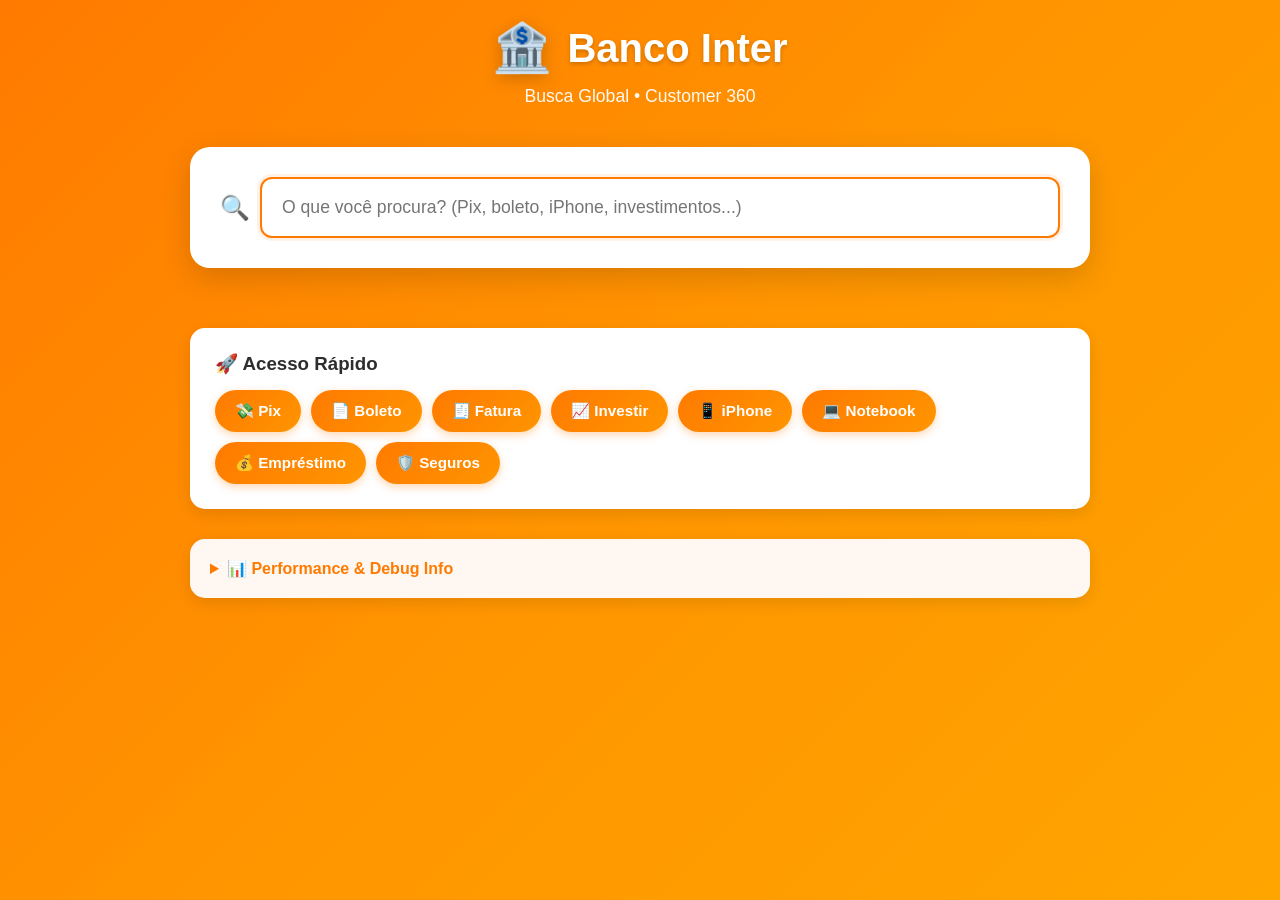
==== static/index.html @ 7fcb5975 "Initial commit" ====
<!DOCTYPE html>
<html lang="pt-BR">
<head>
    <meta charset="UTF-8">
    <meta name="viewport" content="width=device-width, initial-scale=1.0">
    <title>Banco Inter - Busca Global</title>
    <link rel="stylesheet" href="/static/styles.css">
</head>
<body>
    <div class="container">
        <!-- Header -->
        <header class="header">
            <div class="logo">
                <span class="logo-icon">🏦</span>
                <h1>Banco Inter</h1>
            </div>
            <p class="subtitle">Busca Global • Customer 360</p>
        </header>

        <!-- Search Section -->
        <div class="search-section">
            <div class="search-container">
                <span class="search-icon">🔍</span>
                <input 
                    type="text" 
                    id="searchInput" 
                    class="search-input" 
                    placeholder="O que você procura? (Pix, boleto, iPhone, investimentos...)"
                    autocomplete="off"
                >
                
                <!-- Autocomplete Dropdown -->
                <div id="autocompleteDropdown" class="autocomplete-dropdown hidden"></div>
            </div>
            
            <!-- Loading indicator -->
            <div id="loadingIndicator" class="loading hidden">
                <div class="spinner"></div>
                <span>Buscando...</span>
            </div>

            <!-- Search Info -->
            <div id="searchInfo" class="search-info hidden"></div>
        </div>

        <!-- Results Section -->
        <div id="resultsContainer" class="results-container"></div>

        <!-- Quick Access Buttons -->
        <div class="quick-access">
            <h3>🚀 Acesso Rápido</h3>
            <div class="quick-buttons">
                <button class="quick-btn" data-query="pix">💸 Pix</button>
                <button class="quick-btn" data-query="pagar boleto">📄 Boleto</button>
                <button class="quick-btn" data-query="fatura">🧾 Fatura</button>
                <button class="quick-btn" data-query="investimentos">📈 Investir</button>
                <button class="quick-btn" data-query="iphone">📱 iPhone</button>
                <button class="quick-btn" data-query="notebook">💻 Notebook</button>
                <button class="quick-btn" data-query="emprestimo">💰 Empréstimo</button>
                <button class="quick-btn" data-query="seguro">🛡️ Seguros</button>
            </div>
        </div>

        <!-- Performance Stats (Collapsible) -->
        <details class="stats-details">
            <summary>📊 Performance & Debug Info</summary>
            <div id="statsContent" class="stats-content">
                <div class="stat-item">
                    <span class="stat-label">Última busca:</span>
                    <span id="lastQuery">-</span>
                </div>
                <div class="stat-item">
                    <span class="stat-label">Latência:</span>
                    <span id="latency">-</span>
                </div>
                <div class="stat-item">
                    <span class="stat-label">Intent detectado:</span>
                    <span id="intent">-</span>
                </div>
                <div class="stat-item">
                    <span class="stat-label">Resultados:</span>
                    <span id="resultCount">-</span>
                </div>
            </div>
        </details>
    </div>

    <script src="/static/app.js"></script>
</body>
</html>
---- static/styles.css ----
/**
 * Banco Inter Task Bar - Styles
 * Brand colors: Orange (#FF7A00), Dark Gray (#2D2D2D), White (#FFFFFF)
 */

/* ============================================================================
   GLOBAL STYLES
   ============================================================================ */

* {
    margin: 0;
    padding: 0;
    box-sizing: border-box;
}

body {
    font-family: -apple-system, BlinkMacSystemFont, 'Segoe UI', Roboto, 'Helvetica Neue', Arial, sans-serif;
    background: linear-gradient(135deg, #FF7A00 0%, #FF9500 50%, #FFA500 100%);
    min-height: 100vh;
    padding: 20px;
    color: #2D2D2D;
}

.container {
    max-width: 900px;
    margin: 0 auto;
}

/* ============================================================================
   HEADER
   ============================================================================ */

.header {
    text-align: center;
    margin-bottom: 40px;
    color: white;
}

.logo {
    display: flex;
    align-items: center;
    justify-content: center;
    gap: 15px;
    margin-bottom: 10px;
}

.logo-icon {
    font-size: 3rem;
    filter: drop-shadow(0 4px 8px rgba(0,0,0,0.2));
}

.header h1 {
    font-size: 2.5rem;
    font-weight: 700;
    text-shadow: 0 2px 4px rgba(0,0,0,0.2);
}

.subtitle {
    font-size: 1.1rem;
    opacity: 0.95;
    font-weight: 500;
}

/* ============================================================================
   SEARCH SECTION
   ============================================================================ */

.search-section {
    background: white;
    padding: 30px;
    border-radius: 20px;
    box-shadow: 0 10px 30px rgba(0,0,0,0.15);
    margin-bottom: 30px;
}

.search-container {
    position: relative;
    display: flex;
    align-items: center;
    gap: 10px;
}

.search-icon {
    font-size: 1.5rem;
    color: #FF7A00;
}

.search-input {
    flex: 1;
    padding: 18px 20px;
    font-size: 1.1rem;
    border: 2px solid #e0e0e0;
    border-radius: 12px;
    outline: none;
    transition: all 0.3s;
}

.search-input:focus {
    border-color: #FF7A00;
    box-shadow: 0 0 0 3px rgba(255, 122, 0, 0.1);
}

/* ============================================================================
   AUTOCOMPLETE DROPDOWN
   ============================================================================ */

.autocomplete-dropdown {
    position: absolute;
    top: calc(100% + 10px);
    left: 50px;
    right: 0;
    background: white;
    border: 2px solid #FF7A00;
    border-radius: 12px;
    box-shadow: 0 8px 24px rgba(0,0,0,0.15);
    max-height: 400px;
    overflow-y: auto;
    z-index: 1000;
    /* Instant appearance - no animation delay */
    animation: slideDown 0.12s ease-out;
}

@keyframes slideDown {
    from {
        opacity: 0;
        transform: translateY(-5px);
    }
    to {
        opacity: 1;
        transform: translateY(0);
    }
}

.autocomplete-item {
    padding: 15px 20px;
    cursor: pointer;
    border-bottom: 1px solid #f0f0f0;
    transition: all 0.2s;
    display: flex;
    align-items: center;
    gap: 12px;
}

.autocomplete-item:last-child {
    border-bottom: none;
}

.autocomplete-item:hover,
.autocomplete-item.selected {
    background: linear-gradient(90deg, rgba(255, 122, 0, 0.1) 0%, rgba(255, 149, 0, 0.05) 100%);
}

.autocomplete-icon {
    font-size: 1.5rem;
    flex-shrink: 0;
}

.autocomplete-content {
    flex: 1;
}

.autocomplete-title {
    font-weight: 600;
    color: #2D2D2D;
    margin-bottom: 3px;
}

.autocomplete-subtitle {
    font-size: 0.85rem;
    color: #666;
}

.autocomplete-type {
    padding: 3px 8px;
    border-radius: 6px;
    font-size: 0.75rem;
    font-weight: 600;
    text-transform: uppercase;
}

.type-route {
    background: #FF7A00;
    color: white;
}

.type-sku {
    background: #4CAF50;
    color: white;
}

.type-product {
    background: #2196F3;
    color: white;
}

/* ============================================================================
   LOADING
   ============================================================================ */

.loading {
    display: flex;
    align-items: center;
    justify-content: center;
    gap: 10px;
    margin-top: 20px;
    color: #FF7A00;
    font-weight: 600;
}

.spinner {
    width: 20px;
    height: 20px;
    border: 3px solid rgba(255, 122, 0, 0.2);
    border-top-color: #FF7A00;
    border-radius: 50%;
    animation: spin 0.8s linear infinite;
}

@keyframes spin {
    to { transform: rotate(360deg); }
}

.hidden {
    display: none !important;
}

/* ============================================================================
   SEARCH INFO
   ============================================================================ */

.search-info {
    margin-top: 20px;
    padding: 15px;
    background: #f8f8f8;
    border-radius: 10px;
    border-left: 4px solid #FF7A00;
}

.search-info p {
    margin: 5px 0;
}

.intent-badge {
    display: inline-block;
    padding: 4px 10px;
    border-radius: 6px;
    font-size: 0.85rem;
    font-weight: 600;
    margin-left: 8px;
}

.intent-route {
    background: #FF7A00;
    color: white;
}

.intent-sku {
    background: #4CAF50;
    color: white;
}

.intent-mixed {
    background: #9C27B0;
    color: white;
}

.intent-product {
    background: #2196F3;
    color: white;
}

/* Strategy badges */
.strategy-badge {
    display: inline-block;
    padding: 4px 10px;
    border-radius: 6px;
    font-size: 0.8rem;
    font-weight: 600;
    margin-left: 6px;
}

.strategy-semantic {
    background: #E3F2FD;
    color: #1976D2;
    border: 1px solid #90CAF9;
}

.strategy-keyword_fallback {
    background: #FFF3E0;
    color: #F57C00;
    border: 1px solid #FFB74D;
}

/* Confidence badges */
.confidence-badge {
    display: inline-block;
    padding: 4px 10px;
    border-radius: 6px;
    font-size: 0.8rem;
    font-weight: 600;
    margin-left: 6px;
}

.confidence-high {
    background: #E8F5E9;
    color: #2E7D32;
    border: 1px solid #81C784;
}

.confidence-medium {
    background: #FFF9C4;
    color: #F57F17;
    border: 1px solid #FFF176;
}

.confidence-low {
    background: #FFEBEE;
    color: #C62828;
    border: 1px solid #EF9A9A;
}

/* ============================================================================
   RESULTS
   ============================================================================ */

.results-container {
    display: grid;
    grid-template-columns: repeat(auto-fill, minmax(280px, 1fr));
    gap: 20px;
    margin-bottom: 30px;
}

.result-card {
    background: white;
    border-radius: 15px;
    padding: 20px;
    box-shadow: 0 4px 12px rgba(0,0,0,0.1);
    transition: all 0.3s;
    cursor: pointer;
    border: 2px solid transparent;
}

.result-card:hover {
    transform: translateY(-5px);
    box-shadow: 0 8px 24px rgba(0,0,0,0.15);
    border-color: #FF7A00;
}

.result-header {
    display: flex;
    align-items: flex-start;
    gap: 12px;
    margin-bottom: 12px;
}

.result-icon {
    font-size: 2rem;
    flex-shrink: 0;
}

.result-content {
    flex: 1;
}

.result-title {
    font-size: 1.1rem;
    font-weight: 700;
    color: #2D2D2D;
    margin-bottom: 4px;
}

.result-subtitle {
    font-size: 0.9rem;
    color: #666;
}

.result-footer {
    display: flex;
    justify-content: space-between;
    align-items: center;
    margin-top: 12px;
    padding-top: 12px;
    border-top: 1px solid #f0f0f0;
}

.result-category {
    font-size: 0.8rem;
    color: #999;
    text-transform: capitalize;
}

.result-price {
    font-size: 1.1rem;
    font-weight: 700;
    color: #FF7A00;
}

/* ============================================================================
   QUICK ACCESS
   ============================================================================ */

.quick-access {
    background: white;
    padding: 25px;
    border-radius: 15px;
    box-shadow: 0 5px 15px rgba(0,0,0,0.1);
    margin-bottom: 30px;
}

.quick-access h3 {
    margin-bottom: 15px;
    color: #2D2D2D;
}

.quick-buttons {
    display: flex;
    flex-wrap: wrap;
    gap: 10px;
}

.quick-btn {
    padding: 12px 20px;
    background: linear-gradient(135deg, #FF7A00 0%, #FF9500 100%);
    color: white;
    border: none;
    border-radius: 25px;
    cursor: pointer;
    font-size: 0.95rem;
    font-weight: 600;
    transition: all 0.3s;
    box-shadow: 0 3px 8px rgba(255, 122, 0, 0.3);
}

.quick-btn:hover {
    transform: translateY(-2px);
    box-shadow: 0 5px 15px rgba(255, 122, 0, 0.4);
}

.quick-btn:active {
    transform: translateY(0);
}

/* ============================================================================
   STATS (Collapsible)
   ============================================================================ */

.stats-details {
    background: white;
    border-radius: 15px;
    box-shadow: 0 5px 15px rgba(0,0,0,0.1);
    overflow: hidden;
}

.stats-details summary {
    padding: 20px;
    cursor: pointer;
    font-weight: 600;
    color: #FF7A00;
    background: rgba(255, 122, 0, 0.05);
    transition: all 0.2s;
    user-select: none;
}

.stats-details summary:hover {
    background: rgba(255, 122, 0, 0.1);
}

.stats-content {
    padding: 20px;
    display: grid;
    grid-template-columns: repeat(auto-fit, minmax(200px, 1fr));
    gap: 15px;
}

.stat-item {
    display: flex;
    flex-direction: column;
    gap: 5px;
}

.stat-label {
    font-size: 0.85rem;
    color: #666;
    font-weight: 600;
}

.stat-item span:last-child {
    font-size: 1.1rem;
    color: #2D2D2D;
    font-weight: 700;
}

/* ============================================================================
   MATCH TYPE BADGES (3-Phase Search)
   ============================================================================ */

.match-type-badge {
    display: inline-block;
    font-size: 0.75rem;
    padding: 2px 6px;
    border-radius: 4px;
    margin-left: 8px;
    font-weight: 600;
    vertical-align: middle;
}

.match-type-hybrid-text {
    background: #4CAF50;
    color: white;
}

.match-type-hybrid {
    background: #FF9800;
    color: white;
}

.match-type-hybrid-vector {
    background: #9C27B0;
    color: white;
}

.strategy-badge {
    display: inline-block;
    padding: 4px 10px;
    border-radius: 6px;
    font-size: 0.85rem;
    font-weight: 600;
    margin-right: 8px;
    background: #f0f0f0;
    color: #2D2D2D;
}

.strategy-badge.strategy-exact {
    background: #4CAF50;
    color: white;
}

.strategy-badge.strategy-hybrid {
    background: #FF9800;
    color: white;
}

.strategy-badge.strategy-vector {
    background: #9C27B0;
    color: white;
}

/* ============================================================================
   RESPONSIVE
   ============================================================================ */

@media (max-width: 768px) {
    .header h1 {
        font-size: 2rem;
    }

    .results-container {
        grid-template-columns: 1fr;
    }

    .quick-buttons {
        justify-content: center;
    }

    .stats-content {
        grid-template-columns: 1fr;
    }
}
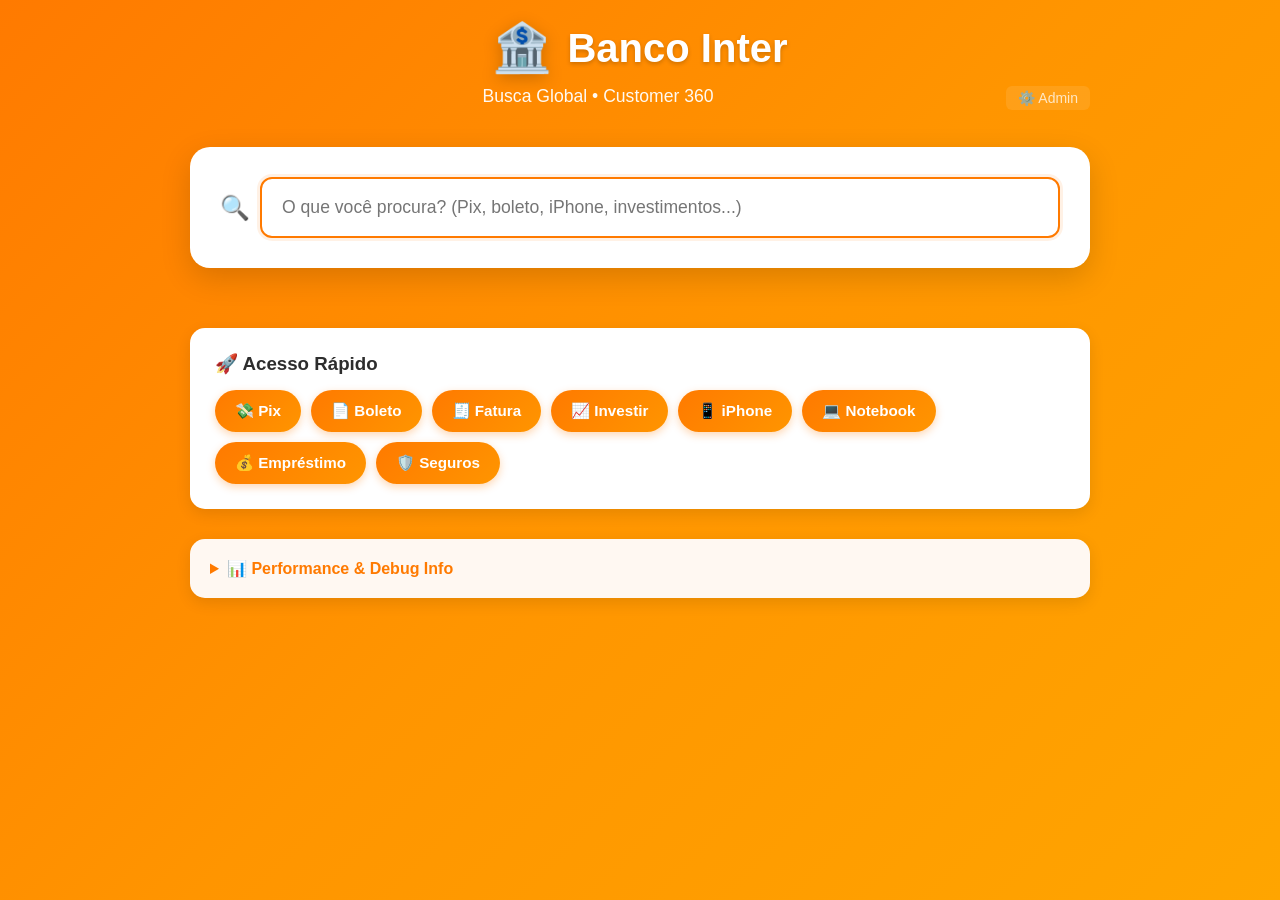
==== commit b2c2ca37: "SemVer 0.0.2-gabs" ====
--- a/static/index.html
+++ b/static/index.html
@@ -14,7 +14,10 @@
                 <span class="logo-icon">🏦</span>
                 <h1>Banco Inter</h1>
             </div>
-            <p class="subtitle">Busca Global • Customer 360</p>
+            <p class="subtitle">
+                Busca Global • Customer 360
+                <a href="/admin" style="float: right; color: rgba(255,255,255,0.8); text-decoration: none; font-size: 14px; padding: 4px 12px; background: rgba(255,255,255,0.1); border-radius: 6px;">⚙️ Admin</a>
+            </p>
         </header>
 
         <!-- Search Section -->
@@ -41,6 +44,40 @@
 
             <!-- Search Info -->
             <div id="searchInfo" class="search-info hidden"></div>
+
+            <!-- Debug Panel -->
+            <div id="debugPanel" class="debug-panel hidden">
+                <div class="debug-header" style="display: flex; justify-content: space-between; align-items: center;">
+                    <strong>🔍 Routing Debug</strong>
+                    <button id="feedbackBtn" class="btn btn-warning" style="font-size: 11px; padding: 2px 8px; cursor: pointer; border-radius: 4px; border: none; background: #fbbf24; color: #000; font-weight: bold; margin-left: auto;">👎 Rota Errada?</button>
+                </div>
+                <div class="debug-grid">
+                    <div class="debug-item">
+                        <span class="debug-label">Language:</span>
+                        <span id="debugLanguage" class="debug-value badge">-</span>
+                    </div>
+                    <div class="debug-item">
+                        <span class="debug-label">Intent:</span>
+                        <span id="debugIntent" class="debug-value badge">-</span>
+                    </div>
+                    <div class="debug-item">
+                        <span class="debug-label">Confidence:</span>
+                        <span id="debugConfidence" class="debug-value">-</span>
+                    </div>
+                    <div class="debug-item">
+                        <span class="debug-label">Server:</span>
+                        <span id="debugLatency" class="debug-value">-</span>
+                    </div>
+                    <div class="debug-item">
+                        <span class="debug-label">⚡ Redis:</span>
+                        <span id="debugRedis" class="debug-value" style="color: #fbbf24;">-</span>
+                    </div>
+                    <div class="debug-item">
+                        <span class="debug-label">Round-trip:</span>
+                        <span id="debugClient" class="debug-value">-</span>
+                    </div>
+                </div>
+            </div>
         </div>
 
         <!-- Results Section -->
--- a/static/styles.css
+++ b/static/styles.css
@@ -504,17 +504,12 @@
     vertical-align: middle;
 }
 
-.match-type-hybrid-text {
+.match-type-text {
     background: #4CAF50;
     color: white;
 }
 
-.match-type-hybrid {
-    background: #FF9800;
-    color: white;
-}
-
-.match-type-hybrid-vector {
+.match-type-vector {
     background: #9C27B0;
     color: white;
 }
@@ -535,11 +530,6 @@
     color: white;
 }
 
-.strategy-badge.strategy-hybrid {
-    background: #FF9800;
-    color: white;
-}
-
 .strategy-badge.strategy-vector {
     background: #9C27B0;
     color: white;
@@ -567,3 +557,58 @@
     }
 }
 
+
+
+/* ============================================================================
+   DEBUG PANEL
+   ============================================================================ */
+
+.debug-panel {
+    background: linear-gradient(135deg, #667eea 0%, #764ba2 100%);
+    border-radius: 12px;
+    padding: 20px;
+    margin: 20px 0;
+    color: white;
+    box-shadow: 0 4px 15px rgba(102, 126, 234, 0.3);
+}
+
+.debug-header {
+    font-size: 16px;
+    margin-bottom: 15px;
+    padding-bottom: 10px;
+    border-bottom: 1px solid rgba(255, 255, 255, 0.2);
+}
+
+.debug-grid {
+    display: grid;
+    grid-template-columns: repeat(auto-fit, minmax(200px, 1fr));
+    gap: 15px;
+}
+
+.debug-item {
+    display: flex;
+    flex-direction: column;
+    gap: 5px;
+}
+
+.debug-label {
+    font-size: 12px;
+    opacity: 0.8;
+    text-transform: uppercase;
+    letter-spacing: 0.5px;
+}
+
+.debug-value {
+    font-size: 18px;
+    font-weight: 600;
+}
+
+.debug-value.badge {
+    display: inline-block;
+    padding: 4px 12px;
+    background: rgba(255, 255, 255, 0.2);
+    border-radius: 20px;
+    font-size: 14px;
+    width: fit-content;
+}
+
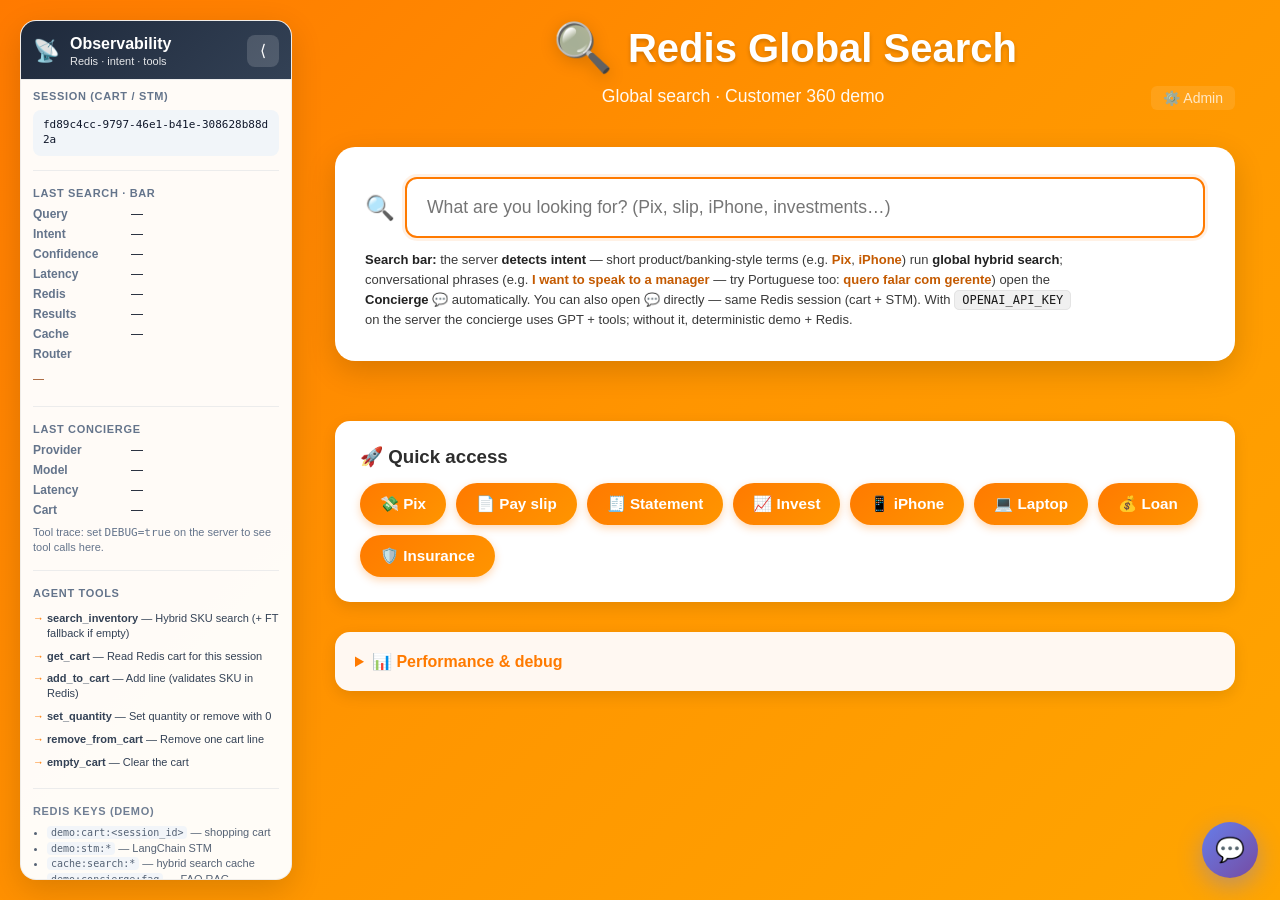
==== commit 4e334971: "feat: concierge demo, docs, Docker, and chat language detection Add Redis-backed concierge (tools, c" ====
--- a/static/index.html
+++ b/static/index.html
@@ -1,21 +1,73 @@
 <!DOCTYPE html>
-<html lang="pt-BR">
+<html lang="en">
 <head>
     <meta charset="UTF-8">
     <meta name="viewport" content="width=device-width, initial-scale=1.0">
-    <title>Banco Inter - Busca Global</title>
+    <title>Redis Global Search — Taskbar Demo</title>
     <link rel="stylesheet" href="/static/styles.css">
 </head>
 <body>
+    <div class="page-with-sidebar">
+    <aside class="demo-sidebar" id="demoSidebar" aria-label="Demo observability">
+        <div class="demo-sidebar-header">
+            <span class="demo-sidebar-icon">📡</span>
+            <div>
+                <strong>Observability</strong>
+                <div class="demo-sidebar-sub">Redis · intent · tools</div>
+            </div>
+            <button type="button" class="demo-sidebar-toggle" id="demoSidebarToggle" title="Collapse panel" aria-expanded="true">⟨</button>
+        </div>
+        <div class="demo-sidebar-body" id="demoSidebarBody">
+            <section class="demo-sec">
+                <h4 class="demo-sec-title">Session (cart / STM)</h4>
+                <code class="demo-mono" id="demoSid">—</code>
+            </section>
+            <section class="demo-sec">
+                <h4 class="demo-sec-title">Last search · bar</h4>
+                <div class="demo-kv"><span>Query</span><span id="demoLastSearchQuery">—</span></div>
+                <div class="demo-kv"><span>Intent</span><span id="demoLastSearchIntent">—</span></div>
+                <div class="demo-kv"><span>Confidence</span><span id="demoLastSearchConf">—</span></div>
+                <div class="demo-kv"><span>Latency</span><span id="demoLastSearchLat">—</span></div>
+                <div class="demo-kv"><span>Redis</span><span id="demoLastSearchRedis">—</span></div>
+                <div class="demo-kv"><span>Results</span><span id="demoLastSearchTotal">—</span></div>
+                <div class="demo-kv"><span>Cache</span><span id="demoLastSearchCache">—</span></div>
+                <div class="demo-kv demo-kv-full" id="demoLastSearchRouteRow" hidden><span>Router</span><span id="demoLastSearchRoute">—</span></div>
+            </section>
+            <section class="demo-sec">
+                <h4 class="demo-sec-title">Last Concierge</h4>
+                <div class="demo-kv"><span>Provider</span><span id="demoConcProv">—</span></div>
+                <div class="demo-kv"><span>Model</span><span id="demoConcModel">—</span></div>
+                <div class="demo-kv"><span>Latency</span><span id="demoConcLat">—</span></div>
+                <div class="demo-kv"><span>Cart</span><span id="demoConcCart">—</span></div>
+                <div class="demo-sec-note" id="demoConcTraceHint">Tool trace: set <code>DEBUG=true</code> on the server to see tool calls here.</div>
+                <pre class="demo-pre" id="demoConcTrace" hidden></pre>
+            </section>
+            <section class="demo-sec">
+                <h4 class="demo-sec-title">Agent tools</h4>
+                <ul class="demo-tool-list" id="demoToolList"></ul>
+            </section>
+            <section class="demo-sec demo-sec-muted">
+                <h4 class="demo-sec-title">Redis keys (demo)</h4>
+                <ul class="demo-mini-list">
+                    <li><code>demo:cart:&lt;session_id&gt;</code> — shopping cart</li>
+                    <li><code>demo:stm:*</code> — LangChain STM</li>
+                    <li><code>cache:search:*</code> — hybrid search cache</li>
+                    <li><code>demo:concierge:faq</code> — FAQ RAG</li>
+                </ul>
+            </section>
+        </div>
+    </aside>
+
+    <div class="main-column">
     <div class="container">
         <!-- Header -->
         <header class="header">
             <div class="logo">
-                <span class="logo-icon">🏦</span>
-                <h1>Banco Inter</h1>
+                <span class="logo-icon">🔍</span>
+                <h1>Redis Global Search</h1>
             </div>
             <p class="subtitle">
-                Busca Global • Customer 360
+                Global search · Customer 360 demo
                 <a href="/admin" style="float: right; color: rgba(255,255,255,0.8); text-decoration: none; font-size: 14px; padding: 4px 12px; background: rgba(255,255,255,0.1); border-radius: 6px;">⚙️ Admin</a>
             </p>
         </header>
@@ -28,18 +80,23 @@
                     type="text" 
                     id="searchInput" 
                     class="search-input" 
-                    placeholder="O que você procura? (Pix, boleto, iPhone, investimentos...)"
+                    placeholder="What are you looking for? (Pix, slip, iPhone, investments…)"
                     autocomplete="off"
                 >
                 
                 <!-- Autocomplete Dropdown -->
                 <div id="autocompleteDropdown" class="autocomplete-dropdown hidden"></div>
             </div>
+            <p class="search-hint">
+                <strong>Search bar:</strong> the server <strong>detects intent</strong> — short product/banking-style terms (e.g. <em>Pix</em>, <em>iPhone</em>) run <strong>global hybrid search</strong>; conversational phrases (e.g. <em>I want to speak to a manager</em> — try Portuguese too: <em>quero falar com gerente</em>) open the <strong>Concierge</strong> 💬 automatically.
+                You can also open 💬 directly — same Redis session (cart + STM).
+                With <code>OPENAI_API_KEY</code> on the server the concierge uses GPT + tools; without it, deterministic demo + Redis.
+            </p>
             
             <!-- Loading indicator -->
             <div id="loadingIndicator" class="loading hidden">
                 <div class="spinner"></div>
-                <span>Buscando...</span>
+                <span>Searching…</span>
             </div>
 
             <!-- Search Info -->
@@ -48,8 +105,8 @@
             <!-- Debug Panel -->
             <div id="debugPanel" class="debug-panel hidden">
                 <div class="debug-header" style="display: flex; justify-content: space-between; align-items: center;">
-                    <strong>🔍 Routing Debug</strong>
-                    <button id="feedbackBtn" class="btn btn-warning" style="font-size: 11px; padding: 2px 8px; cursor: pointer; border-radius: 4px; border: none; background: #fbbf24; color: #000; font-weight: bold; margin-left: auto;">👎 Rota Errada?</button>
+                    <strong>🔍 Routing debug</strong>
+                    <button id="feedbackBtn" class="btn btn-warning" style="font-size: 11px; padding: 2px 8px; cursor: pointer; border-radius: 4px; border: none; background: #fbbf24; color: #000; font-weight: bold; margin-left: auto;">👎 Wrong route?</button>
                 </div>
                 <div class="debug-grid">
                     <div class="debug-item">
@@ -85,44 +142,69 @@
 
         <!-- Quick Access Buttons -->
         <div class="quick-access">
-            <h3>🚀 Acesso Rápido</h3>
+            <h3>🚀 Quick access</h3>
             <div class="quick-buttons">
                 <button class="quick-btn" data-query="pix">💸 Pix</button>
-                <button class="quick-btn" data-query="pagar boleto">📄 Boleto</button>
-                <button class="quick-btn" data-query="fatura">🧾 Fatura</button>
-                <button class="quick-btn" data-query="investimentos">📈 Investir</button>
+                <button class="quick-btn" data-query="pagar boleto">📄 Pay slip</button>
+                <button class="quick-btn" data-query="fatura">🧾 Statement</button>
+                <button class="quick-btn" data-query="investimentos">📈 Invest</button>
                 <button class="quick-btn" data-query="iphone">📱 iPhone</button>
-                <button class="quick-btn" data-query="notebook">💻 Notebook</button>
-                <button class="quick-btn" data-query="emprestimo">💰 Empréstimo</button>
-                <button class="quick-btn" data-query="seguro">🛡️ Seguros</button>
+                <button class="quick-btn" data-query="notebook">💻 Laptop</button>
+                <button class="quick-btn" data-query="emprestimo">💰 Loan</button>
+                <button class="quick-btn" data-query="seguro">🛡️ Insurance</button>
             </div>
         </div>
 
         <!-- Performance Stats (Collapsible) -->
         <details class="stats-details">
-            <summary>📊 Performance & Debug Info</summary>
+            <summary>📊 Performance &amp; debug</summary>
             <div id="statsContent" class="stats-content">
                 <div class="stat-item">
-                    <span class="stat-label">Última busca:</span>
+                    <span class="stat-label">Last query:</span>
                     <span id="lastQuery">-</span>
                 </div>
                 <div class="stat-item">
-                    <span class="stat-label">Latência:</span>
+                    <span class="stat-label">Latency:</span>
                     <span id="latency">-</span>
                 </div>
                 <div class="stat-item">
-                    <span class="stat-label">Intent detectado:</span>
+                    <span class="stat-label">Detected intent:</span>
                     <span id="intent">-</span>
                 </div>
                 <div class="stat-item">
-                    <span class="stat-label">Resultados:</span>
+                    <span class="stat-label">Results:</span>
                     <span id="resultCount">-</span>
                 </div>
             </div>
         </details>
+    </div>
+    </div>
+    </div>
+
+    <!-- Floating concierge -->
+    <button type="button" id="conciergeFab" class="concierge-fab" aria-label="Open concierge" title="Concierge">💬</button>
+    <div id="conciergePanel" class="concierge-panel hidden" role="dialog" aria-label="Concierge">
+        <div class="concierge-panel-header">
+            <div class="concierge-panel-title">
+                <span class="concierge-panel-icon">💬</span>
+                <div>
+                    <strong>Concierge</strong>
+                    <div id="conciergeMeta" class="concierge-meta">Redis · cart</div>
+                </div>
+            </div>
+            <div class="concierge-panel-actions">
+                <button type="button" id="conciergeMinimize" class="concierge-icon-btn" title="Minimize">─</button>
+                <button type="button" id="conciergeClose" class="concierge-icon-btn" title="Close">✕</button>
+            </div>
+        </div>
+        <div id="conciergeCart" class="concierge-cart"></div>
+        <div id="conciergeMessages" class="concierge-messages"></div>
+        <form id="conciergeForm" class="concierge-form">
+            <input type="text" id="conciergeInput" class="concierge-input" placeholder="Ask something or request a product…" autocomplete="off" maxlength="4000" />
+            <button type="submit" id="conciergeSend" class="concierge-send">Send</button>
+        </form>
     </div>
 
     <script src="/static/app.js"></script>
 </body>
 </html>
-
--- a/static/styles.css
+++ b/static/styles.css
@@ -1,5 +1,5 @@
 /**
- * Banco Inter Task Bar - Styles
+ * Redis Global Search Taskbar - Styles
  * Brand colors: Orange (#FF7A00), Dark Gray (#2D2D2D), White (#FFFFFF)
  */
 
@@ -21,9 +21,244 @@
     color: #2D2D2D;
 }
 
+/* ============================================================================
+   DEMO SIDEBAR (observabilidade)
+   ============================================================================ */
+
+.page-with-sidebar {
+    display: flex;
+    gap: 18px;
+    max-width: 1280px;
+    margin: 0 auto;
+    align-items: flex-start;
+}
+
+.main-column {
+    flex: 1;
+    min-width: 0;
+}
+
+.demo-sidebar {
+    width: 272px;
+    flex-shrink: 0;
+    background: rgba(255, 255, 255, 0.97);
+    border-radius: 16px;
+    box-shadow: 0 10px 32px rgba(0, 0, 0, 0.14);
+    border: 1px solid rgba(0, 0, 0, 0.06);
+    position: sticky;
+    top: 20px;
+    max-height: calc(100vh - 40px);
+    display: flex;
+    flex-direction: column;
+    overflow: hidden;
+}
+
+.demo-sidebar-header {
+    display: flex;
+    align-items: center;
+    gap: 10px;
+    padding: 14px 12px 12px;
+    border-bottom: 1px solid #eee;
+    background: linear-gradient(135deg, #1e293b 0%, #334155 100%);
+    color: #fff;
+}
+
+.demo-sidebar-icon {
+    font-size: 1.35rem;
+}
+
+.demo-sidebar-sub {
+    font-size: 11px;
+    opacity: 0.88;
+    margin-top: 2px;
+}
+
+.demo-sidebar-toggle {
+    margin-left: auto;
+    width: 32px;
+    height: 32px;
+    border: none;
+    border-radius: 8px;
+    background: rgba(255, 255, 255, 0.15);
+    color: #fff;
+    cursor: pointer;
+    font-size: 16px;
+    line-height: 1;
+}
+
+.demo-sidebar-toggle:hover {
+    background: rgba(255, 255, 255, 0.28);
+}
+
+.demo-sidebar-body {
+    overflow-y: auto;
+    padding: 10px 12px 14px;
+    flex: 1;
+}
+
+.page-with-sidebar.sidebar-collapsed .demo-sidebar {
+    width: 52px;
+}
+
+.page-with-sidebar.sidebar-collapsed .demo-sidebar-body,
+.page-with-sidebar.sidebar-collapsed .demo-sidebar-sub {
+    display: none;
+}
+
+.page-with-sidebar.sidebar-collapsed .demo-sidebar-header strong,
+.page-with-sidebar.sidebar-collapsed .demo-sidebar-icon {
+    display: none;
+}
+
+.page-with-sidebar.sidebar-collapsed .demo-sidebar-toggle {
+    margin-left: 0;
+}
+
+.demo-sec {
+    margin-bottom: 16px;
+    padding-bottom: 14px;
+    border-bottom: 1px solid #ececec;
+}
+
+.demo-sec:last-child {
+    border-bottom: none;
+    margin-bottom: 0;
+    padding-bottom: 0;
+}
+
+.demo-sec-muted {
+    opacity: 0.92;
+}
+
+.demo-sec-title {
+    font-size: 11px;
+    text-transform: uppercase;
+    letter-spacing: 0.06em;
+    color: #64748b;
+    margin-bottom: 8px;
+    font-weight: 700;
+}
+
+.demo-mono {
+    display: block;
+    font-size: 11px;
+    word-break: break-all;
+    background: #f1f5f9;
+    padding: 8px 10px;
+    border-radius: 8px;
+    color: #0f172a;
+    line-height: 1.35;
+}
+
+.demo-kv {
+    display: grid;
+    grid-template-columns: 88px 1fr;
+    gap: 6px 10px;
+    font-size: 12px;
+    margin-bottom: 6px;
+    align-items: baseline;
+}
+
+.demo-kv span:first-child {
+    color: #64748b;
+    font-weight: 600;
+}
+
+.demo-kv span:last-child {
+    color: #0f172a;
+    word-break: break-word;
+}
+
+.demo-kv-full {
+    grid-template-columns: 1fr;
+}
+
+.demo-kv-full span:last-child {
+    margin-top: 4px;
+    font-size: 11px;
+    line-height: 1.4;
+    color: #92400e;
+}
+
+.demo-sec-note {
+    font-size: 11px;
+    color: #64748b;
+    margin-top: 8px;
+    line-height: 1.4;
+}
+
+.demo-pre {
+    margin-top: 8px;
+    padding: 8px;
+    background: #0f172a;
+    color: #e2e8f0;
+    border-radius: 8px;
+    font-size: 10px;
+    line-height: 1.35;
+    max-height: 180px;
+    overflow: auto;
+    white-space: pre-wrap;
+    word-break: break-word;
+}
+
+.demo-tool-list {
+    list-style: none;
+    font-size: 11px;
+    margin: 0;
+    padding: 0;
+}
+
+.demo-tool-list li {
+    padding: 4px 0 4px 14px;
+    position: relative;
+    color: #334155;
+    line-height: 1.35;
+}
+
+.demo-tool-list li::before {
+    content: "→";
+    position: absolute;
+    left: 0;
+    color: #FF7A00;
+    font-weight: 700;
+}
+
+.demo-mini-list {
+    margin: 0;
+    padding-left: 14px;
+    font-size: 11px;
+    color: #475569;
+    line-height: 1.45;
+}
+
+.demo-mini-list code {
+    font-size: 10px;
+    background: #f1f5f9;
+    padding: 1px 4px;
+    border-radius: 4px;
+}
+
 .container {
     max-width: 900px;
     margin: 0 auto;
+}
+
+@media (max-width: 960px) {
+    .page-with-sidebar {
+        flex-direction: column;
+    }
+
+    .demo-sidebar {
+        position: relative;
+        top: 0;
+        width: 100%;
+        max-height: min(320px, 42vh);
+    }
+
+    .page-with-sidebar.sidebar-collapsed .demo-sidebar {
+        width: 100%;
+        max-height: 52px;
+    }
 }
 
 /* ============================================================================
@@ -98,6 +333,34 @@
 .search-input:focus {
     border-color: #FF7A00;
     box-shadow: 0 0 0 3px rgba(255, 122, 0, 0.1);
+}
+
+.search-hint {
+    margin-top: 12px;
+    font-size: 13px;
+    line-height: 1.55;
+    max-width: 720px;
+    color: #3a3a3a;
+}
+
+.search-hint strong {
+    color: #222;
+    font-weight: 600;
+}
+
+.search-hint em {
+    color: #c45a00;
+    font-style: normal;
+    font-weight: 600;
+}
+
+.search-hint code {
+    background: #f0f0f0;
+    padding: 2px 7px;
+    border-radius: 5px;
+    font-size: 12px;
+    color: #1a1a1a;
+    border: 1px solid #e4e4e4;
 }
 
 /* ============================================================================
@@ -612,3 +875,321 @@
     width: fit-content;
 }
 
+/* ============================================================================
+   FLOATING CONCIERGE
+   ============================================================================ */
+
+.concierge-fab {
+    position: fixed;
+    right: 22px;
+    bottom: 22px;
+    width: 56px;
+    height: 56px;
+    border-radius: 50%;
+    border: none;
+    background: linear-gradient(135deg, #667eea 0%, #764ba2 100%);
+    color: #fff;
+    font-size: 1.5rem;
+    cursor: pointer;
+    box-shadow: 0 8px 24px rgba(102, 126, 234, 0.45);
+    z-index: 10001;
+    transition: transform 0.15s ease, box-shadow 0.15s ease;
+}
+
+.concierge-fab:hover {
+    transform: scale(1.05);
+    box-shadow: 0 10px 28px rgba(102, 126, 234, 0.55);
+}
+
+.concierge-fab.hidden {
+    display: none;
+}
+
+.concierge-panel {
+    position: fixed;
+    right: 22px;
+    bottom: 92px;
+    width: min(400px, calc(100vw - 32px));
+    max-height: min(640px, calc(100vh - 120px));
+    background: #fff;
+    border-radius: 16px;
+    box-shadow: 0 16px 48px rgba(0, 0, 0, 0.22);
+    z-index: 10000;
+    display: flex;
+    flex-direction: column;
+    overflow: hidden;
+    border: 1px solid rgba(0, 0, 0, 0.06);
+}
+
+.concierge-panel.hidden {
+    display: none;
+}
+
+.concierge-panel--minimized {
+    max-height: none;
+}
+
+.concierge-panel--minimized .concierge-cart,
+.concierge-panel--minimized .concierge-messages,
+.concierge-panel--minimized .concierge-form {
+    display: none;
+}
+
+.concierge-panel-header {
+    display: flex;
+    align-items: center;
+    justify-content: space-between;
+    gap: 10px;
+    padding: 12px 14px;
+    background: linear-gradient(135deg, #667eea 0%, #764ba2 100%);
+    color: #fff;
+    flex-shrink: 0;
+}
+
+.concierge-panel-title {
+    display: flex;
+    align-items: center;
+    gap: 10px;
+    min-width: 0;
+}
+
+.concierge-panel-icon {
+    font-size: 1.35rem;
+}
+
+.concierge-meta {
+    font-size: 11px;
+    opacity: 0.9;
+    margin-top: 2px;
+    white-space: nowrap;
+    overflow: hidden;
+    text-overflow: ellipsis;
+    max-width: 200px;
+}
+
+.concierge-panel-actions {
+    display: flex;
+    gap: 4px;
+    flex-shrink: 0;
+}
+
+.concierge-icon-btn {
+    width: 32px;
+    height: 32px;
+    border: none;
+    border-radius: 8px;
+    background: rgba(255, 255, 255, 0.2);
+    color: #fff;
+    cursor: pointer;
+    font-size: 14px;
+    line-height: 1;
+}
+
+.concierge-icon-btn:hover {
+    background: rgba(255, 255, 255, 0.32);
+}
+
+.concierge-cart {
+    flex-shrink: 0;
+    max-height: 120px;
+    overflow-y: auto;
+    padding: 10px 12px;
+    font-size: 12px;
+    background: #f8f8f8;
+    border-bottom: 1px solid #eee;
+}
+
+.concierge-cart:empty {
+    display: none;
+}
+
+.concierge-cart table {
+    width: 100%;
+    border-collapse: collapse;
+}
+
+.concierge-cart th,
+.concierge-cart td {
+    padding: 4px 6px;
+    text-align: left;
+    border-bottom: 1px solid #e8e8e8;
+}
+
+.concierge-cart td.num {
+    text-align: right;
+}
+
+.concierge-cart .cart-subtotal {
+    margin-top: 6px;
+    font-weight: 600;
+}
+
+.concierge-messages {
+    flex: 1;
+    min-height: 200px;
+    max-height: 360px;
+    overflow-y: auto;
+    padding: 12px;
+    display: flex;
+    flex-direction: column;
+    gap: 10px;
+    background: #fafafa;
+}
+
+.concierge-msg {
+    max-width: 92%;
+    padding: 10px 12px;
+    border-radius: 12px;
+    font-size: 14px;
+    line-height: 1.45;
+    word-break: break-word;
+}
+
+.concierge-msg--user {
+    align-self: flex-end;
+    background: #FF7A00;
+    color: #fff;
+    border-bottom-right-radius: 4px;
+}
+
+.concierge-msg--assistant {
+    align-self: flex-start;
+    background: #fff;
+    border: 1px solid #e6e6e6;
+    border-bottom-left-radius: 4px;
+}
+
+.concierge-msg--assistant ul {
+    margin: 8px 0 0 1.1em;
+    padding: 0;
+}
+
+.concierge-msg--assistant li {
+    margin: 4px 0;
+}
+
+.concierge-msg--assistant strong {
+    font-weight: 700;
+    color: #1a1a1a;
+}
+
+.concierge-msg--typing {
+    align-self: flex-start;
+    background: #eef2ff;
+    border: 1px solid #c7d2fe;
+    color: #4338ca;
+    font-size: 13px;
+}
+
+.concierge-dots span {
+    animation: conciergeDot 1s ease-in-out infinite;
+}
+
+.concierge-dots span:nth-child(2) {
+    animation-delay: 0.15s;
+}
+
+.concierge-dots span:nth-child(3) {
+    animation-delay: 0.3s;
+}
+
+@keyframes conciergeDot {
+    0%, 60%, 100% { opacity: 0.25; }
+    30% { opacity: 1; }
+}
+
+.routing-hint {
+    margin-top: 10px;
+    padding: 10px 12px;
+    background: #fffbeb;
+    border: 1px solid #fcd34d;
+    border-radius: 8px;
+    font-size: 13px;
+    color: #78350f;
+    line-height: 1.45;
+}
+
+.routing-low-badge {
+    display: inline-block;
+    margin-left: 6px;
+    padding: 2px 8px;
+    font-size: 11px;
+    font-weight: 600;
+    border-radius: 6px;
+    background: #fef3c7;
+    color: #92400e;
+    vertical-align: middle;
+}
+
+.concierge-msg--system {
+    align-self: center;
+    max-width: 100%;
+    background: #eef2ff;
+    color: #4338ca;
+    font-size: 12px;
+    text-align: center;
+}
+
+.concierge-form {
+    display: flex;
+    gap: 8px;
+    padding: 10px 12px 12px;
+    border-top: 1px solid #eee;
+    background: #fff;
+    flex-shrink: 0;
+}
+
+.concierge-input {
+    flex: 1;
+    padding: 10px 12px;
+    border: 2px solid #e0e0e0;
+    border-radius: 10px;
+    font-size: 14px;
+    outline: none;
+}
+
+.concierge-input:focus {
+    border-color: #667eea;
+}
+
+.concierge-send {
+    padding: 10px 14px;
+    border: none;
+    border-radius: 10px;
+    background: linear-gradient(135deg, #667eea 0%, #764ba2 100%);
+    color: #fff;
+    font-weight: 600;
+    cursor: pointer;
+    font-size: 14px;
+}
+
+.concierge-send:disabled {
+    opacity: 0.55;
+    cursor: not-allowed;
+}
+
+.concierge-nudge {
+    grid-column: 1 / -1;
+    padding: 16px 18px;
+    background: #eef2ff;
+    border: 1px solid #c7d2fe;
+    border-radius: 12px;
+    color: #3730a3;
+    font-size: 14px;
+    margin-bottom: 12px;
+}
+
+@media (max-width: 768px) {
+    .concierge-panel {
+        right: 12px;
+        left: 12px;
+        width: auto;
+        bottom: 82px;
+    }
+
+    .concierge-fab {
+        right: 12px;
+        bottom: 12px;
+    }
+}
+
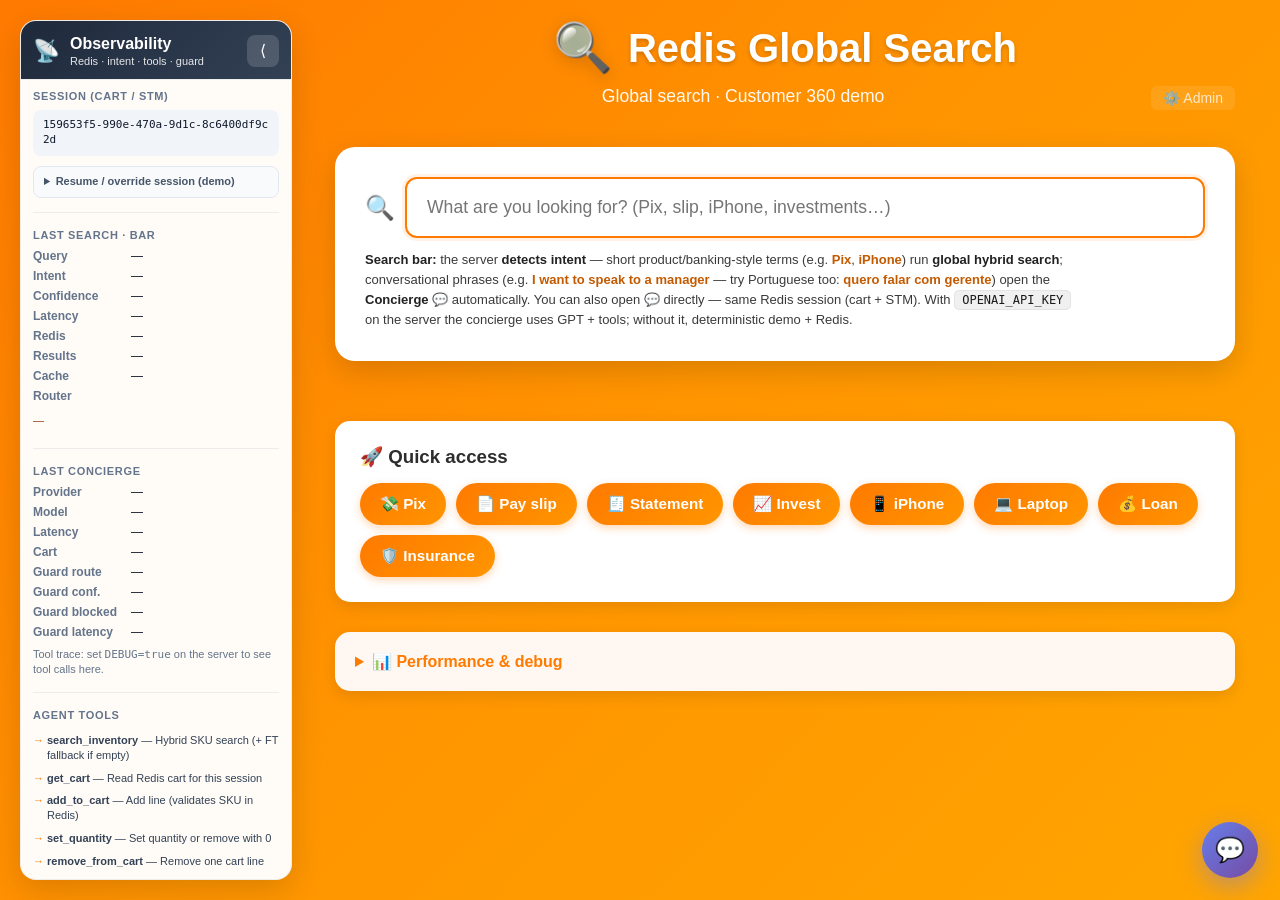
==== commit a1633c05: "feat: Docker Hub compose with Redis 8.6; concierge guard and UI - docker-compose: pull app from Hub," ====
--- a/static/index.html
+++ b/static/index.html
@@ -13,7 +13,7 @@
             <span class="demo-sidebar-icon">📡</span>
             <div>
                 <strong>Observability</strong>
-                <div class="demo-sidebar-sub">Redis · intent · tools</div>
+                <div class="demo-sidebar-sub">Redis · intent · tools · guard</div>
             </div>
             <button type="button" class="demo-sidebar-toggle" id="demoSidebarToggle" title="Collapse panel" aria-expanded="true">⟨</button>
         </div>
@@ -21,6 +21,17 @@
             <section class="demo-sec">
                 <h4 class="demo-sec-title">Session (cart / STM)</h4>
                 <code class="demo-mono" id="demoSid">—</code>
+                <details class="demo-session-advanced">
+                    <summary class="demo-session-summary">Resume / override session (demo)</summary>
+                    <p class="demo-sec-note" style="margin-top:6px;">Same ID → same Redis cart + STM. Use <strong>Sticky</strong> to survive a full page reload in this browser.</p>
+                    <input type="text" id="demoSessionInput" class="demo-session-input" placeholder="Paste session UUID" maxlength="80" autocomplete="off" spellcheck="false" />
+                    <div class="demo-session-actions">
+                        <button type="button" class="demo-session-btn" id="demoSessionApply">Use session</button>
+                        <button type="button" class="demo-session-btn" id="demoSessionNew">New UUID</button>
+                        <button type="button" class="demo-session-btn demo-session-btn--ghost" id="demoSessionCopy">Copy</button>
+                    </div>
+                    <label class="demo-session-sticky"><input type="checkbox" id="demoSessionSticky" /> Sticky session (localStorage — survives reload)</label>
+                </details>
             </section>
             <section class="demo-sec">
                 <h4 class="demo-sec-title">Last search · bar</h4>
@@ -39,6 +50,10 @@
                 <div class="demo-kv"><span>Model</span><span id="demoConcModel">—</span></div>
                 <div class="demo-kv"><span>Latency</span><span id="demoConcLat">—</span></div>
                 <div class="demo-kv"><span>Cart</span><span id="demoConcCart">—</span></div>
+                <div class="demo-kv"><span>Guard route</span><span id="demoConcGuardRoute">—</span></div>
+                <div class="demo-kv"><span>Guard conf.</span><span id="demoConcGuardConf">—</span></div>
+                <div class="demo-kv"><span>Guard blocked</span><span id="demoConcGuardBlocked">—</span></div>
+                <div class="demo-kv"><span>Guard latency</span><span id="demoConcGuardLat">—</span></div>
                 <div class="demo-sec-note" id="demoConcTraceHint">Tool trace: set <code>DEBUG=true</code> on the server to see tool calls here.</div>
                 <pre class="demo-pre" id="demoConcTrace" hidden></pre>
             </section>
@@ -50,7 +65,7 @@
                 <h4 class="demo-sec-title">Redis keys (demo)</h4>
                 <ul class="demo-mini-list">
                     <li><code>demo:cart:&lt;session_id&gt;</code> — shopping cart</li>
-                    <li><code>demo:stm:*</code> — LangChain STM</li>
+                    <li><code>demo:stm:*</code> — LangChain STM (hydrate via <code>GET /api/concierge/history</code>)</li>
                     <li><code>cache:search:*</code> — hybrid search cache</li>
                     <li><code>demo:concierge:faq</code> — FAQ RAG</li>
                 </ul>
@@ -133,6 +148,18 @@
                         <span class="debug-label">Round-trip:</span>
                         <span id="debugClient" class="debug-value">-</span>
                     </div>
+                    <div class="debug-item" id="debugGuardRow">
+                        <span class="debug-label">Guard (chat):</span>
+                        <span id="debugGuardRoute" class="debug-value badge">—</span>
+                    </div>
+                    <div class="debug-item" id="debugGuardConfRow">
+                        <span class="debug-label">Guard conf.:</span>
+                        <span id="debugGuardConf" class="debug-value">—</span>
+                    </div>
+                    <div class="debug-item" id="debugGuardBlockRow">
+                        <span class="debug-label">Blocked:</span>
+                        <span id="debugGuardBlocked" class="debug-value">—</span>
+                    </div>
                 </div>
             </div>
         </div>
--- a/static/styles.css
+++ b/static/styles.css
@@ -185,6 +185,78 @@
     color: #64748b;
     margin-top: 8px;
     line-height: 1.4;
+}
+
+.demo-session-advanced {
+    margin-top: 10px;
+    border-radius: 8px;
+    background: #f8fafc;
+    padding: 8px 10px 10px;
+    border: 1px solid #e2e8f0;
+}
+
+.demo-session-summary {
+    font-size: 11px;
+    font-weight: 600;
+    color: #475569;
+    cursor: pointer;
+    user-select: none;
+}
+
+.demo-session-input {
+    width: 100%;
+    box-sizing: border-box;
+    margin-top: 8px;
+    padding: 6px 8px;
+    font-size: 11px;
+    font-family: ui-monospace, SFMono-Regular, Menlo, monospace;
+    border: 1px solid #cbd5e1;
+    border-radius: 6px;
+    background: #fff;
+    color: #0f172a;
+}
+
+.demo-session-actions {
+    display: flex;
+    flex-wrap: wrap;
+    gap: 6px;
+    margin-top: 8px;
+}
+
+.demo-session-btn {
+    font-size: 11px;
+    padding: 5px 10px;
+    border-radius: 6px;
+    border: 1px solid #94a3b8;
+    background: #fff;
+    color: #0f172a;
+    cursor: pointer;
+    font-weight: 600;
+}
+
+.demo-session-btn:hover {
+    background: #f1f5f9;
+}
+
+.demo-session-btn--ghost {
+    font-weight: 500;
+    border-color: #cbd5e1;
+    color: #475569;
+}
+
+.demo-session-sticky {
+    display: flex;
+    align-items: center;
+    gap: 8px;
+    margin-top: 10px;
+    font-size: 11px;
+    color: #475569;
+    cursor: pointer;
+    user-select: none;
+}
+
+.demo-session-sticky input {
+    margin: 0;
 }
 
 .demo-pre {
